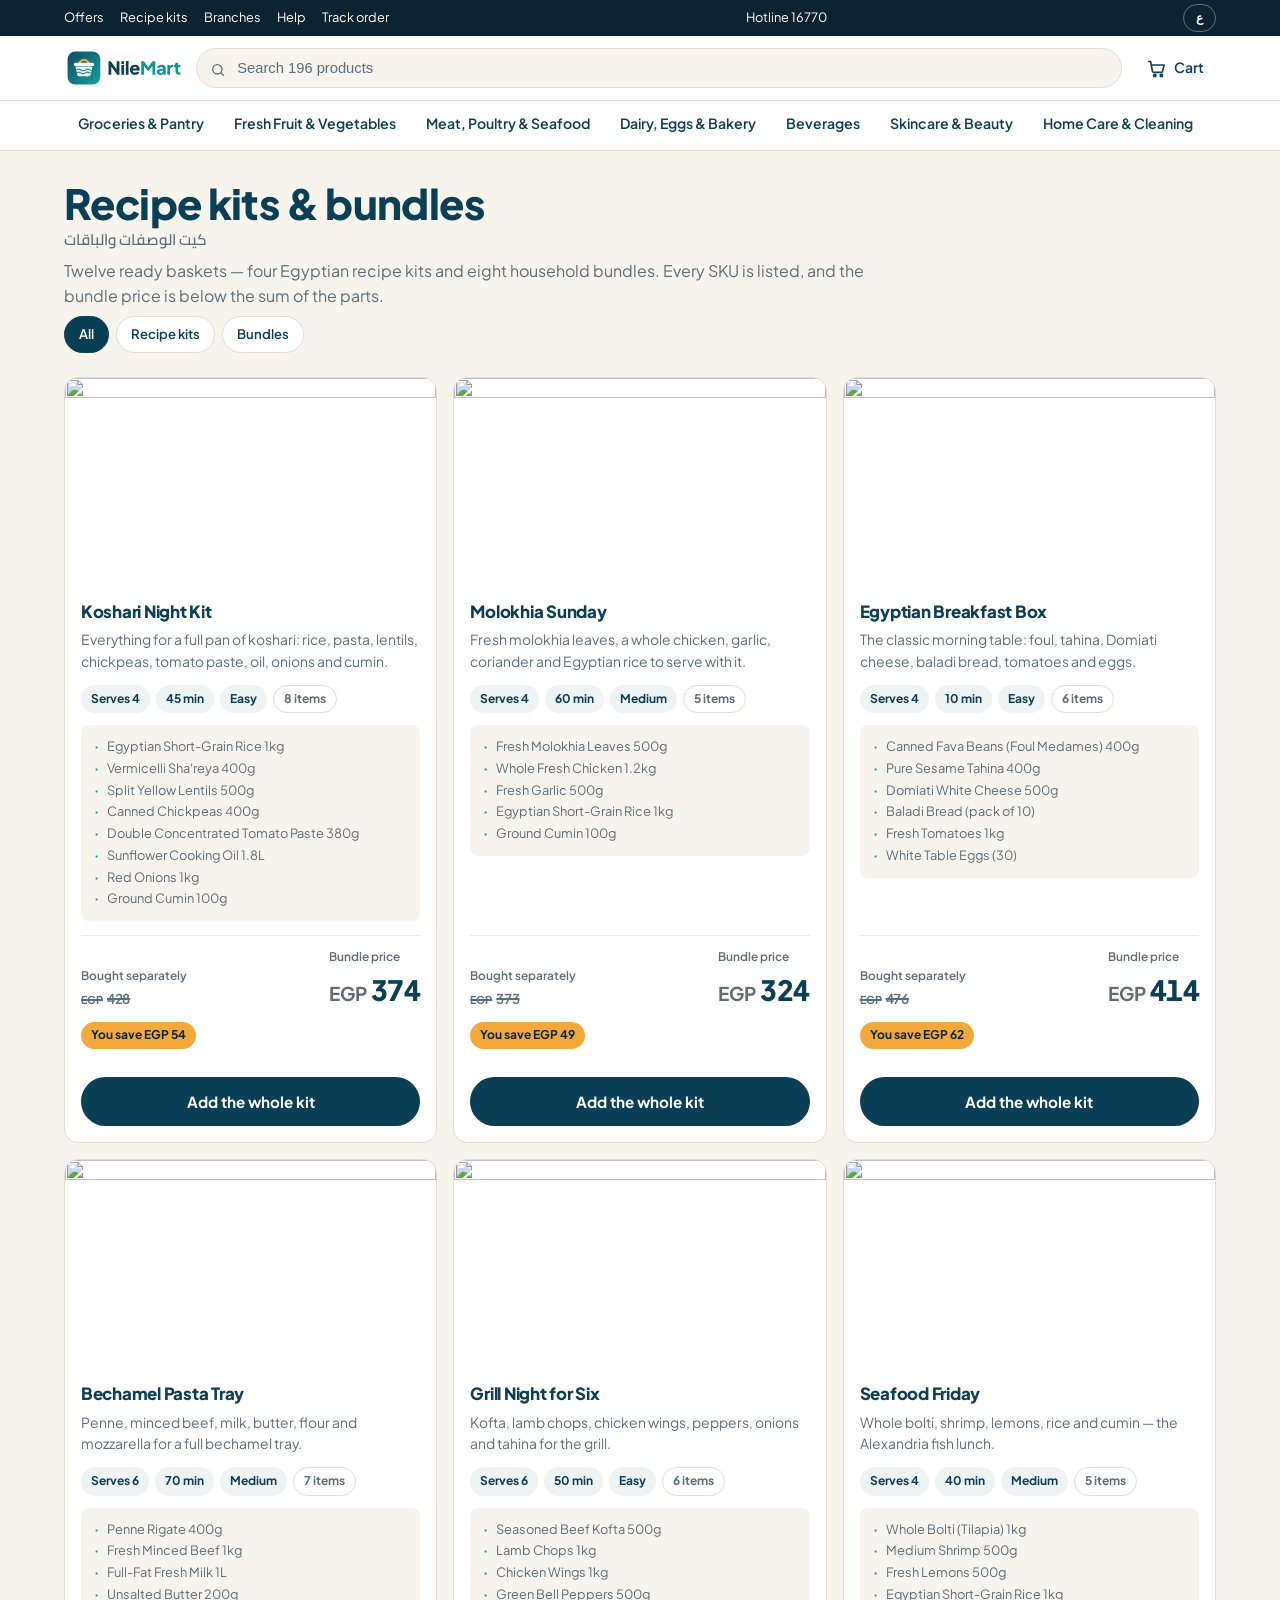
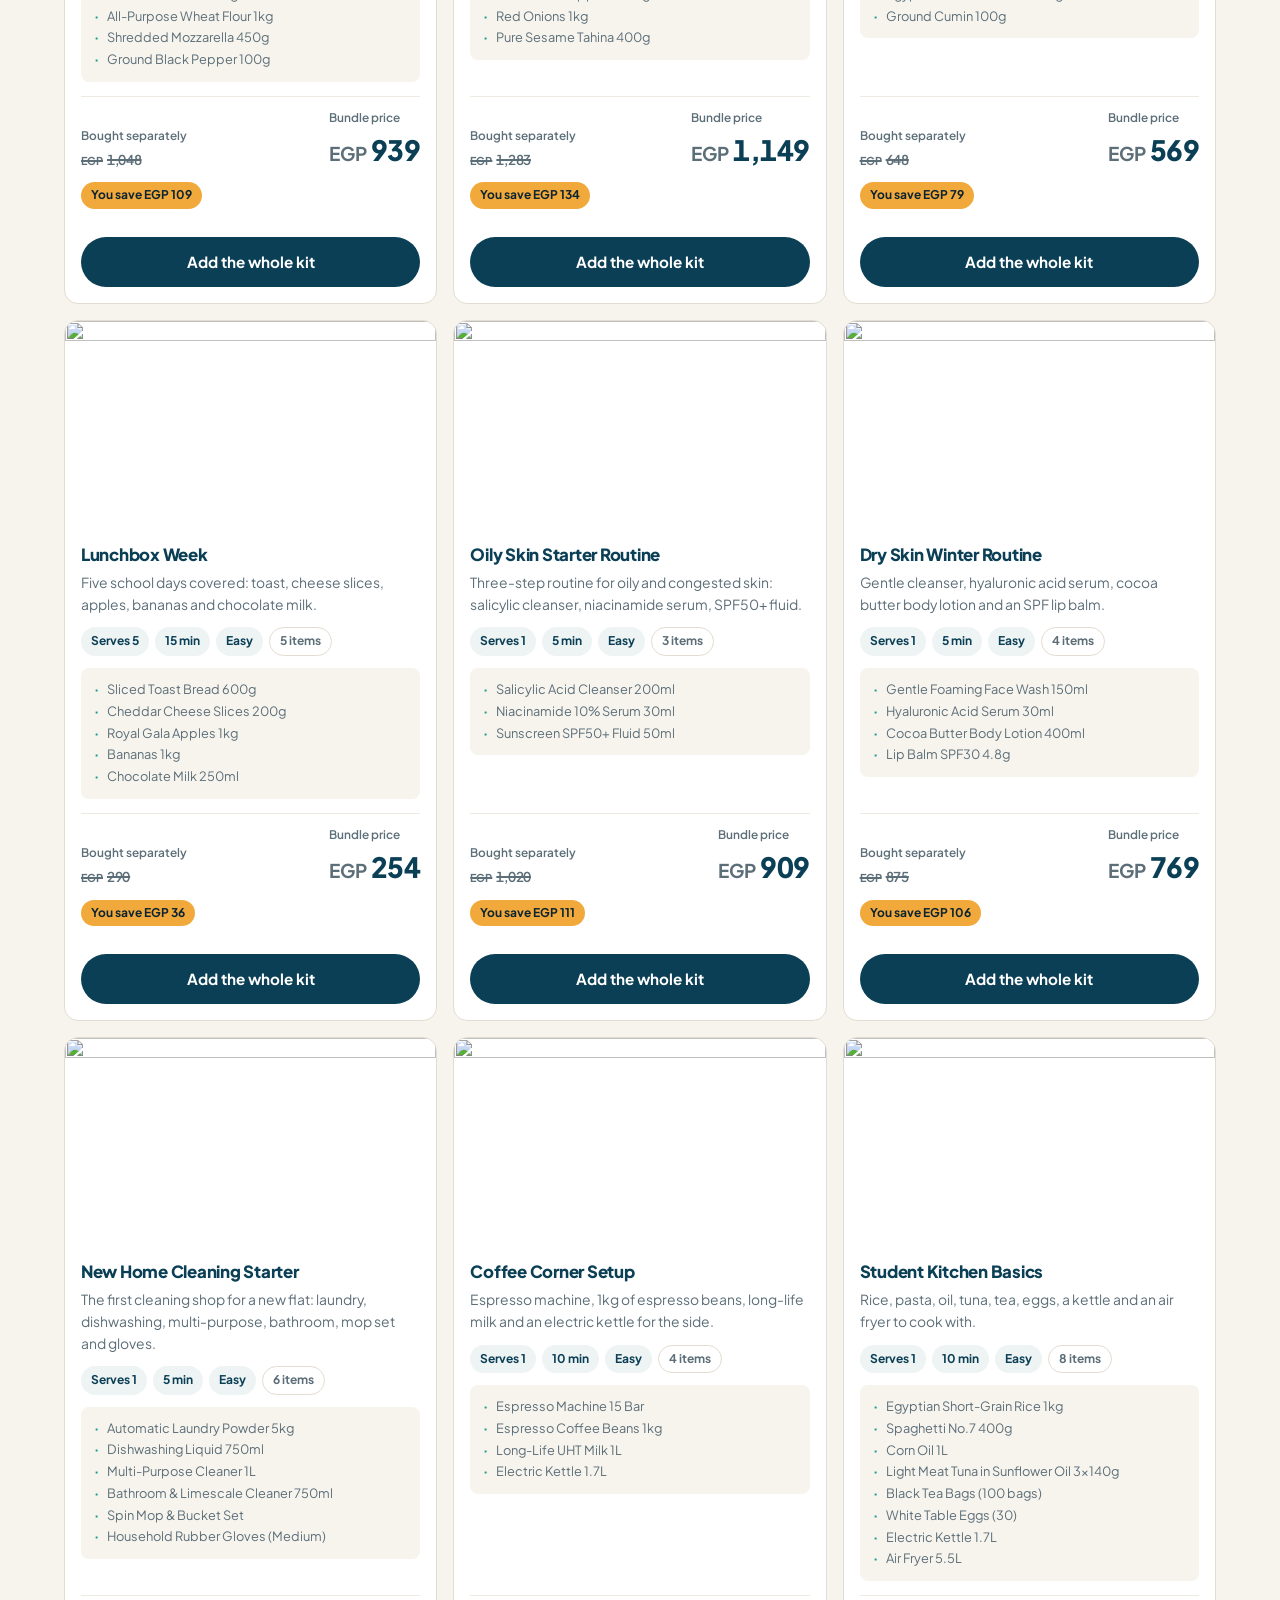
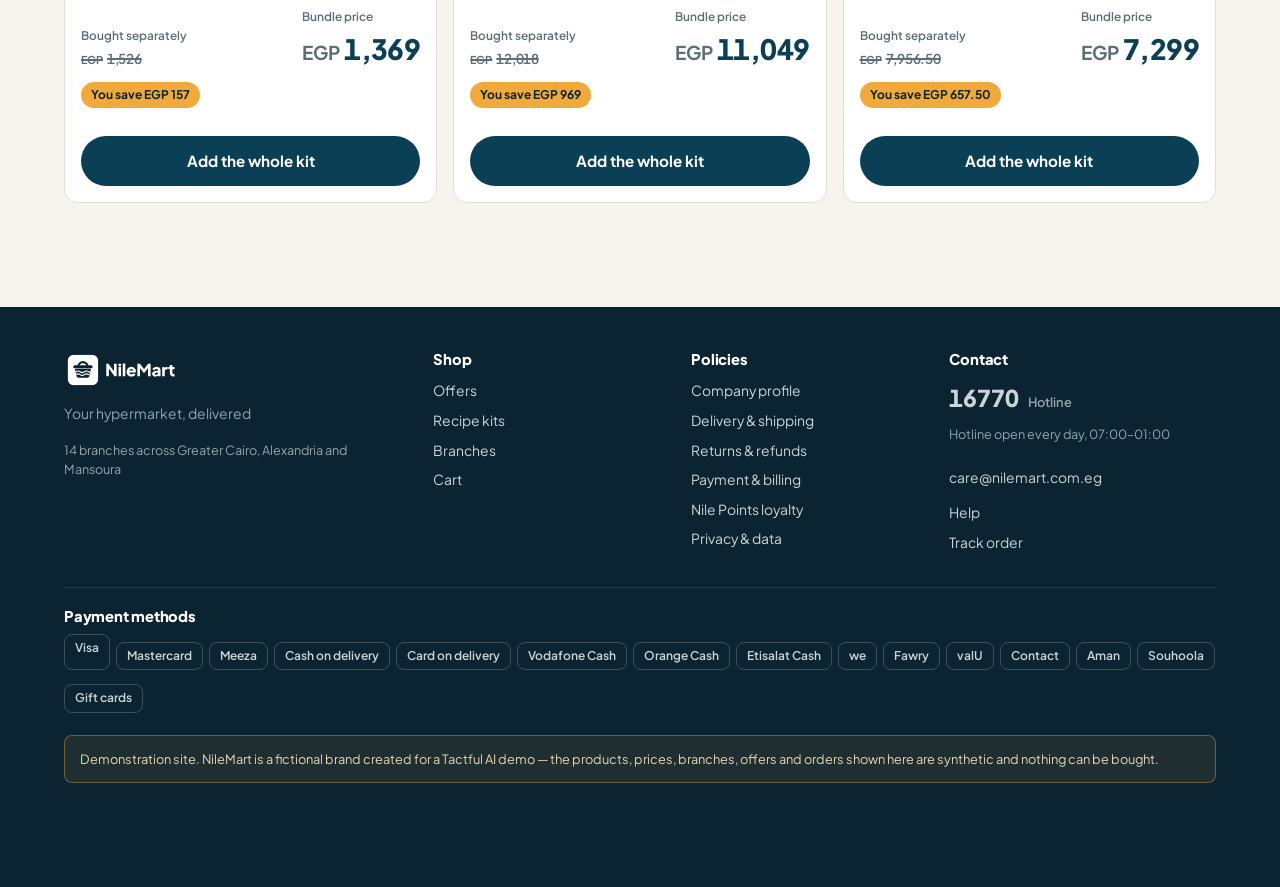
==== bundles.html @ a8ff2eff "Add NileMart demo storefront Static bilingual storefront for NileMart, a fictional Egyptian online h" ====
<!doctype html>
<html lang="en" dir="ltr">
<head>
<meta charset="utf-8">
<meta name="viewport" content="width=device-width, initial-scale=1">
<title>NileMart</title>
<link rel="icon" type="image/png" sizes="64x64" href="assets/nilemart-favicon-64.png">
<link rel="icon" type="image/png" sizes="32x32" href="assets/nilemart-favicon-32.png">
<meta name="theme-color" content="#0A3F55">
<link rel="preconnect" href="https://fonts.googleapis.com">
<link rel="preconnect" href="https://fonts.gstatic.com" crossorigin>
<link rel="stylesheet" href="https://fonts.googleapis.com/css2?family=Cairo:wght@400;500;600;700;800&amp;family=Plus+Jakarta+Sans:wght@400;500;600;700;800&amp;display=swap">
<link rel="stylesheet" href="css/styles.css">
<script>
/* Set language before first paint so Arabic never flashes left-to-right. */
try {
  var l = localStorage.getItem('nilemart-lang');
  l = (l === 'ar' || l === 'en') ? l : 'en';
  document.documentElement.lang = l;
  document.documentElement.dir = l === 'ar' ? 'rtl' : 'ltr';
} catch (e) {}
</script>
</head>
<body data-page="bundles">

<header id="site-header"></header>

<noscript>
<div class="wrap" style="padding-block:40px">
<p><strong>This storefront needs JavaScript.</strong> Every page is rendered from the NileMart knowledge base in the browser.</p>
<p lang="ar" dir="rtl"><strong>الموقع ده محتاج جافاسكريبت.</strong> كل الصفحات بتتبني من قاعدة معرفة نايل مارت في المتصفح.</p>
</div>
</noscript>

<main id="main">
<div data-bundles></div>
</main>

<footer id="site-footer" class="footer"></footer>

<script src="js/i18n.js"></script>
<script src="js/app.js"></script>
<script src="js/cart.js"></script>
<script src="js/components.js"></script>
<script src="js/page-bundles.js"></script>
<script src="js/widget-config.js"></script>

<!-- ===== TACTFUL AI WIDGET — paste the workspace snippet here ===== -->
<!-- ============================================================== -->
</body>
</html>
---- css/styles.css ----
/* ============================================================================
   NileMart storefront — stylesheet
   Mobile-first. Everything horizontal uses CSS logical properties so the
   Arabic layout mirrors without a parallel set of RTL rules.
   ========================================================================= */

/* ------------------------------------------------------------ 1. tokens -- */
:root {
  /* brand — exact values from NileMart-Brand/README.md */
  --nile-deep: #0A3F55;
  --nile-blue: #0B4A66;
  --teal: #12968F;
  --teal-light: #17A39A;
  --gold: #F2A93B;
  --ink: #0C2431;
  --cream: #F7F4EE;
  --white: #FFFFFF;

  /* derived working neutrals — shades of the brand palette, no new hues.
     --teal-ink is a darkened teal used only where teal must carry small text;
     brand teal does not clear WCAG AA at paragraph size. */
  --teal-ink: #0E7A75;
  --line: #E3DCD0;
  --line-soft: #EFEAE1;
  --muted: #5C6E78;
  --wash: #EEF3F4;
  --gold-wash: #FDF3E2;
  --teal-wash: #E7F4F3;

  --font-latin: 'Plus Jakarta Sans', -apple-system, BlinkMacSystemFont, 'Segoe UI',
                Roboto, 'Helvetica Neue', Arial, sans-serif;
  --font-ar: 'Cairo', 'Plus Jakarta Sans', 'Segoe UI', Tahoma, 'Geeza Pro',
             'Noto Naskh Arabic', sans-serif;

  --r-sm: 8px;
  --r-md: 10px;
  --r-lg: 14px;
  --r-pill: 999px;

  --wrap: 1200px;
  --gutter: 16px;

  /* the chat launcher owns the bottom inline-end corner */
  --widget-reserve: 104px;
}

@media (min-width: 720px) {
  :root { --gutter: 24px; }
}

/* ------------------------------------------------------------- 2. reset -- */
*, *::before, *::after { box-sizing: border-box; }

html { -webkit-text-size-adjust: 100%; }

body {
  margin: 0;
  background: var(--cream);
  color: var(--nile-deep);
  font-family: var(--font-latin);
  font-size: 16px;
  line-height: 1.55;
  -webkit-font-smoothing: antialiased;
  overflow-x: hidden;
}

[dir='rtl'] body,
[dir='rtl'] input,
[dir='rtl'] select,
[dir='rtl'] textarea,
[dir='rtl'] button { font-family: var(--font-ar); }

img {
  max-width: 100%;
  display: block;
  /* lets aspect-ratio drive height instead of the width/height attributes */
  block-size: auto;
}

h1, h2, h3, h4 {
  margin: 0;
  line-height: 1.18;
  font-weight: 800;
  letter-spacing: -0.015em;
  color: var(--nile-deep);
}
[dir='rtl'] h1,
[dir='rtl'] h2,
[dir='rtl'] h3,
[dir='rtl'] h4 { letter-spacing: 0; font-weight: 700; }

p { margin: 0 0 1em; max-width: 68ch; }
p:last-child { margin-bottom: 0; }

a { color: inherit; }

button { font: inherit; color: inherit; }

ul { margin: 0; padding: 0; list-style: none; }

:focus-visible {
  outline: 3px solid var(--teal);
  outline-offset: 2px;
  border-radius: 3px;
}
.on-dark :focus-visible,
.footer :focus-visible,
.promise :focus-visible { outline-color: var(--gold); }

@media (prefers-reduced-motion: reduce) {
  *, *::before, *::after {
    animation-duration: 0.01ms !important;
    animation-iteration-count: 1 !important;
    transition-duration: 0.01ms !important;
    scroll-behavior: auto !important;
  }
}

.visually-hidden {
  position: absolute; width: 1px; height: 1px;
  padding: 0; margin: -1px; overflow: hidden;
  clip: rect(0 0 0 0); white-space: nowrap; border: 0;
}

.skip-link {
  position: absolute;
  inset-inline-start: var(--gutter);
  inset-block-start: -100px;
  z-index: 200;
  background: var(--gold);
  color: var(--ink);
  padding: 10px 18px;
  border-radius: 0 0 var(--r-sm) var(--r-sm);
  font-weight: 700;
  text-decoration: none;
  transition: inset-block-start 0.15s ease;
}
.skip-link:focus { inset-block-start: 0; }

/* ----------------------------------------------------------- 3. layout -- */
.wrap {
  width: 100%;
  max-width: var(--wrap);
  margin-inline: auto;
  padding-inline: var(--gutter);
}

.section { padding-block: 40px; }
.section--tight { padding-block: 28px; }
.section--flush { padding-block-start: 0; }

@media (min-width: 900px) {
  .section { padding-block: 56px; }
  .section--tight { padding-block: 36px; }
  .section--flush { padding-block-start: 0; }
}

/* The final content block clears the chat launcher's corner. */
.page-end { padding-block-end: var(--widget-reserve); }

.section-head {
  display: flex;
  flex-wrap: wrap;
  align-items: flex-end;
  justify-content: space-between;
  gap: 8px 20px;
  margin-block-end: 20px;
}

.section-head h2 {
  font-size: clamp(1.4rem, 1.15rem + 1.1vw, 1.95rem);
}

/* The Arabic name of a section sits under its English name, and vice versa.
   The bilingual pair is the structural device — no all-caps eyebrows. */
.section-head__alt {
  display: block;
  margin-block-start: 3px;
  font-family: var(--font-ar);
  font-size: 0.95rem;
  font-weight: 600;
  color: var(--muted);
  letter-spacing: 0;
}
[dir='rtl'] .section-head__alt { font-family: var(--font-latin); font-weight: 500; }

.section-head p { color: var(--muted); font-size: 0.95rem; margin: 0; }

.link-more {
  display: inline-flex;
  align-items: center;
  gap: 6px;
  color: var(--teal-ink);
  font-weight: 700;
  font-size: 0.92rem;
  text-decoration: none;
  white-space: nowrap;
}
.link-more:hover { text-decoration: underline; text-underline-offset: 3px; }
.link-more svg { inline-size: 14px; block-size: 14px; }
[dir='rtl'] .link-more svg { transform: scaleX(-1); }

.page-head { padding-block: 28px 8px; }
.page-head h1 { font-size: clamp(1.75rem, 1.3rem + 2vw, 2.6rem); }
.page-head p { color: var(--muted); margin-block-start: 10px; }

/* --------------------------------------------------------- 4. utilities -- */
.btn {
  display: inline-flex;
  align-items: center;
  justify-content: center;
  gap: 8px;
  padding: 12px 22px;
  border: 1px solid transparent;
  border-radius: var(--r-pill);
  font-weight: 700;
  font-size: 0.95rem;
  text-decoration: none;
  cursor: pointer;
  transition: background-color 0.15s ease, border-color 0.15s ease, color 0.15s ease;
}
.btn--primary { background: var(--gold); color: var(--ink); }
.btn--primary:hover { background: #E59B27; }
.btn--deep { background: var(--nile-deep); color: var(--white); }
.btn--deep:hover { background: var(--ink); }
.btn--ghost {
  background: transparent;
  color: var(--nile-deep);
  border-color: var(--nile-deep);
}
.btn--ghost:hover { background: var(--nile-deep); color: var(--white); }
.btn--block { inline-size: 100%; }
.btn[disabled] { opacity: 0.5; cursor: not-allowed; }

.chip {
  display: inline-flex;
  align-items: center;
  gap: 5px;
  padding: 4px 10px;
  border-radius: var(--r-pill);
  font-size: 0.75rem;
  font-weight: 700;
  background: var(--wash);
  color: var(--nile-deep);
  white-space: nowrap;
}
.chip--gold { background: var(--gold); color: var(--ink); }
.chip--teal { background: var(--teal-wash); color: var(--teal-ink); }
.chip--quiet { background: transparent; border: 1px solid var(--line); color: var(--muted); }

/* Price is the display type of a grocery shelf: the numeral dominates and the
   unit is set small beside it. Tabular figures keep columns aligned. */
.price {
  display: inline-flex;
  align-items: baseline;
  gap: 4px;
  font-variant-numeric: tabular-nums;
  font-family: var(--font-latin);
  font-weight: 800;
  color: var(--nile-deep);
  letter-spacing: -0.02em;
  direction: ltr;
}
.price__unit {
  font-size: 0.68em;
  font-weight: 700;
  color: var(--muted);
  letter-spacing: 0;
}
.price--lg { font-size: 1.75rem; }
.price--was {
  font-size: 0.85rem;
  font-weight: 600;
  color: var(--muted);
  text-decoration: line-through;
  text-decoration-thickness: 1.5px;
}
.price--was .price__unit { font-size: 0.8em; }

.empty {
  display: flex;
  flex-direction: column;
  align-items: center;
  text-align: center;
  gap: 14px;
  padding: 48px 20px;
  background: var(--white);
  border: 1px solid var(--line);
  border-radius: var(--r-lg);
}
.empty img { inline-size: 132px; opacity: 0.85; }
.empty h2 { font-size: 1.2rem; }
.empty p { color: var(--muted); font-size: 0.95rem; margin: 0; max-width: 46ch; }

/* ------------------------------------------------------------ 5. header -- */
.utility {
  background: var(--ink);
  color: var(--white);
  font-size: 0.8rem;
}
.utility .wrap {
  display: flex;
  align-items: center;
  justify-content: space-between;
  gap: 12px;
  min-block-size: 36px;
}
.utility a { color: var(--white); text-decoration: none; }
.utility a:hover { text-decoration: underline; }
.utility__note { color: #B8C6CD; display: none; }
@media (min-width: 720px) { .utility__note { display: block; } }

.lang-toggle {
  display: inline-flex;
  align-items: center;
  gap: 6px;
  background: transparent;
  border: 1px solid rgba(255, 255, 255, 0.35);
  border-radius: var(--r-pill);
  padding: 3px 12px;
  font-size: 0.78rem;
  font-weight: 700;
  color: var(--white);
  cursor: pointer;
}
.lang-toggle:hover { background: rgba(255, 255, 255, 0.12); border-color: var(--white); }

.header {
  position: sticky;
  inset-block-start: 0;
  z-index: 60;
  background: var(--white);
  border-block-end: 1px solid var(--line);
}
.header__bar {
  display: flex;
  align-items: center;
  gap: 12px;
  min-block-size: 64px;
}
.header__logo { flex: 0 0 auto; display: block; }
.header__logo img { block-size: 34px; inline-size: auto; }
@media (min-width: 720px) { .header__logo img { block-size: 40px; } }

.header__search {
  flex: 1 1 auto;
  position: relative;
  display: none;
}
@media (min-width: 860px) { .header__search { display: block; } }

.search-field {
  inline-size: 100%;
  padding: 11px 16px;
  padding-inline-start: 40px;
  border: 1px solid var(--line);
  border-radius: var(--r-pill);
  background: var(--cream);
  font-size: 0.92rem;
  color: var(--nile-deep);
}
.search-field::placeholder { color: var(--muted); }
.search-field:focus { background: var(--white); border-color: var(--teal); outline: none; }
.search-icon {
  position: absolute;
  inset-inline-start: 14px;
  inset-block-start: 50%;
  transform: translateY(-50%);
  inline-size: 16px;
  block-size: 16px;
  color: var(--muted);
  pointer-events: none;
}

.header__actions { margin-inline-start: auto; display: flex; align-items: center; gap: 4px; }

.icon-btn {
  display: inline-flex;
  align-items: center;
  gap: 7px;
  padding: 9px 12px;
  background: transparent;
  border: 0;
  border-radius: var(--r-sm);
  text-decoration: none;
  font-weight: 600;
  font-size: 0.88rem;
  cursor: pointer;
  color: var(--nile-deep);
}
.icon-btn:hover { background: var(--cream); }
.icon-btn svg { inline-size: 21px; block-size: 21px; flex: 0 0 auto; }
.icon-btn__label { display: none; }
@media (min-width: 720px) { .icon-btn__label { display: inline; } }

.cart-btn { position: relative; }
.cart-count {
  position: absolute;
  inset-block-start: 2px;
  inset-inline-start: 24px;
  min-inline-size: 18px;
  block-size: 18px;
  padding-inline: 4px;
  border-radius: var(--r-pill);
  background: var(--gold);
  color: var(--ink);
  font-size: 0.68rem;
  font-weight: 800;
  line-height: 18px;
  text-align: center;
  font-variant-numeric: tabular-nums;
}
.cart-count[hidden] { display: none; }

/* category nav — scrolls sideways on small screens */
.catnav { background: var(--white); border-block-end: 1px solid var(--line); }
.catnav__list {
  display: flex;
  gap: 2px;
  overflow-x: auto;
  scrollbar-width: none;
  -ms-overflow-style: none;
}
.catnav__list::-webkit-scrollbar { display: none; }
.catnav__list a {
  display: block;
  padding: 12px 14px;
  white-space: nowrap;
  font-size: 0.88rem;
  font-weight: 600;
  color: var(--nile-deep);
  text-decoration: none;
  border-block-end: 3px solid transparent;
}
.catnav__list a:hover { color: var(--teal-ink); }
.catnav__list a[aria-current='page'] {
  color: var(--teal-ink);
  border-block-end-color: var(--teal);
}
.catnav__list .is-offer { color: var(--teal-ink); }

/* --------------------------------------------------------------- 6. hero -- */
.hero { padding-block: 28px 8px; }
.hero__grid { display: grid; gap: 26px; align-items: center; }
@media (min-width: 900px) {
  .hero { padding-block: 44px 12px; }
  .hero__grid { grid-template-columns: 1.05fr 0.95fr; gap: 48px; }
}

.hero h1 {
  font-size: clamp(1.9rem, 1.25rem + 2.9vw, 3.1rem);
  line-height: 1.08;
  max-inline-size: 15ch;
}
.hero__lead {
  margin-block: 16px 24px;
  font-size: clamp(0.98rem, 0.94rem + 0.2vw, 1.08rem);
  color: var(--muted);
  max-inline-size: 52ch;
}
.hero__cta { display: flex; flex-wrap: wrap; gap: 10px; }

/* A 2×2 of real catalogue items, offset like a market display. Each tile is a
   link to that product — the image does a job, it is not a wash. */
.hero__mosaic {
  display: grid;
  grid-template-columns: 1fr 1fr;
  gap: 10px;
  inline-size: 100%;
  max-inline-size: 460px;
  margin-inline-start: auto;
}
@media (min-width: 560px) { .hero__mosaic { gap: 14px; } }
.hero__mosaic > a:nth-child(2n) { margin-block-start: 22px; }
@media (min-width: 900px) { .hero__mosaic > a:nth-child(2n) { margin-block-start: 34px; } }

.mosaic-tile {
  position: relative;
  display: block;
  border-radius: var(--r-lg);
  overflow: hidden;
  background: var(--white);
  border: 1px solid var(--line);
  text-decoration: none;
}
.mosaic-tile img {
  aspect-ratio: 1 / 1;
  inline-size: 100%;
  object-fit: cover;
  transition: transform 0.35s ease;
}
.mosaic-tile:hover img { transform: scale(1.04); }
.mosaic-tile__cap {
  padding: 9px 11px;
  border-block-start: 1px solid var(--line-soft);
  font-size: 0.78rem;
  font-weight: 700;
  color: var(--nile-deep);
  line-height: 1.3;
  display: -webkit-box;
  -webkit-line-clamp: 2;
  -webkit-box-orient: vertical;
  overflow: hidden;
}
.mosaic-tile__flag {
  position: absolute;
  inset-block-start: 9px;
  inset-inline-start: 9px;
  padding: 3px 9px;
  border-radius: var(--r-pill);
  background: var(--gold);
  color: var(--ink);
  font-size: 0.68rem;
  font-weight: 800;
}

/* ---------------------------------------------------- 7. category tiles -- */
.tiles {
  display: grid;
  grid-template-columns: repeat(2, 1fr);
  gap: 12px;
}
@media (min-width: 620px) { .tiles { grid-template-columns: repeat(3, 1fr); gap: 16px; } }
@media (min-width: 980px) { .tiles { grid-template-columns: repeat(4, 1fr); } }

.tile {
  position: relative;
  display: block;
  border-radius: var(--r-lg);
  overflow: hidden;
  text-decoration: none;
  background: var(--nile-deep);
  isolation: isolate;
}
.tile img {
  aspect-ratio: 4 / 3;
  inline-size: 100%;
  object-fit: cover;
  transition: transform 0.4s ease;
}
.tile:hover img { transform: scale(1.05); }
.tile__body {
  display: block;
  padding: 12px 13px 14px;
  background: linear-gradient(135deg, var(--nile-blue), var(--teal-light));
  color: var(--white);
}
.tile__name {
  display: block;
  font-size: 0.95rem;
  font-weight: 800;
  line-height: 1.25;
  letter-spacing: -0.01em;
}
.tile__alt {
  display: block;
  margin-block-start: 2px;
  font-family: var(--font-ar);
  font-size: 0.85rem;
  font-weight: 600;
  color: rgba(255, 255, 255, 0.82);
  letter-spacing: 0;
}
[dir='rtl'] .tile__name { font-family: var(--font-ar); letter-spacing: 0; font-weight: 700; }
[dir='rtl'] .tile__alt { font-family: var(--font-latin); font-weight: 500; }
.tile__count {
  display: block;
  margin-block-start: 7px;
  font-size: 0.75rem;
  font-weight: 700;
  color: var(--gold);
  font-variant-numeric: tabular-nums;
}

/* ----------------------------------------------------- 8. product cards -- */
.grid-products {
  display: grid;
  grid-template-columns: repeat(auto-fill, minmax(148px, 1fr));
  gap: 12px;
}
@media (min-width: 620px) {
  .grid-products { grid-template-columns: repeat(auto-fill, minmax(190px, 1fr)); gap: 16px; }
}

/* Rails scroll sideways and mirror automatically under dir=rtl. */
.rail {
  display: grid;
  grid-auto-flow: column;
  grid-auto-columns: minmax(152px, 1fr);
  gap: 12px;
  overflow-x: auto;
  padding-block-end: 10px;
  scroll-snap-type: x proximity;
  scrollbar-width: thin;
  scrollbar-color: var(--line) transparent;
}
.rail > * { scroll-snap-align: start; }
.rail::-webkit-scrollbar { block-size: 8px; }
.rail::-webkit-scrollbar-thumb { background: var(--line); border-radius: var(--r-pill); }
@media (min-width: 620px) { .rail { grid-auto-columns: minmax(200px, 1fr); gap: 16px; } }
.rail--wide { grid-auto-columns: minmax(250px, 1fr); }
@media (min-width: 620px) { .rail--wide { grid-auto-columns: minmax(310px, 1fr); } }

/* Flat, bordered, shadowless — a shelf, not a floating card. */
.pcard {
  position: relative;
  display: flex;
  flex-direction: column;
  background: var(--white);
  border: 1px solid var(--line);
  border-radius: var(--r-md);
  overflow: hidden;
  transition: border-color 0.15s ease, transform 0.15s ease;
}
.pcard:hover { border-color: var(--teal); transform: translateY(-2px); }

.pcard__media { position: relative; background: var(--cream); }
.pcard__media img {
  aspect-ratio: 1 / 1;
  inline-size: 100%;
  object-fit: cover;
}
.pcard__link { text-decoration: none; color: inherit; display: block; }

.pcard__flags {
  position: absolute;
  inset-block-start: 8px;
  inset-inline-start: 8px;
  display: flex;
  flex-direction: column;
  align-items: flex-start;
  gap: 4px;
}
.flag {
  padding: 3px 8px;
  border-radius: var(--r-sm);
  font-size: 0.68rem;
  font-weight: 800;
  line-height: 1.4;
}
.flag--offer { background: var(--gold); color: var(--ink); }
.flag--season { background: var(--teal); color: var(--white); }
.flag--best { background: var(--nile-deep); color: var(--white); }

.pcard__body {
  display: flex;
  flex-direction: column;
  flex: 1 1 auto;
  padding: 11px 12px 12px;
  gap: 4px;
}
.pcard__title {
  font-size: 0.87rem;
  font-weight: 700;
  line-height: 1.32;
  color: var(--nile-deep);
  display: -webkit-box;
  -webkit-line-clamp: 2;
  -webkit-box-orient: vertical;
  overflow: hidden;
}
.pcard__meta { font-size: 0.75rem; color: var(--muted); }

/* the shelf-edge label: a hairline, then the price block */
.pcard__price {
  margin-block-start: auto;
  padding-block-start: 9px;
  border-block-start: 1px solid var(--line-soft);
  display: flex;
  align-items: baseline;
  flex-wrap: wrap;
  gap: 4px 8px;
}
.pcard__price .price { font-size: 1.12rem; }

.pcard__add {
  margin-block-start: 9px;
  inline-size: 100%;
  padding: 8px 10px;
  border: 1px solid var(--nile-deep);
  border-radius: var(--r-pill);
  background: var(--white);
  color: var(--nile-deep);
  font-size: 0.82rem;
  font-weight: 700;
  cursor: pointer;
  transition: background-color 0.15s ease, color 0.15s ease, border-color 0.15s ease;
}
.pcard__add:hover { background: var(--nile-deep); color: var(--white); }
.pcard__add.is-added { background: var(--teal); border-color: var(--teal); color: var(--white); }
.pcard__add[disabled] { border-color: var(--line); color: var(--muted); background: var(--white); }

/* ---------------------------------------------------------- 9. filters -- */
.layout-side { display: grid; gap: 20px; }
/* without this a wide <pre> or table stretches the grid track */
.layout-side > * { min-inline-size: 0; }
@media (min-width: 900px) {
  .layout-side { grid-template-columns: 250px 1fr; gap: 32px; align-items: start; }
}

.filters {
  background: var(--white);
  border: 1px solid var(--line);
  border-radius: var(--r-lg);
  padding: 16px;
}
@media (min-width: 900px) {
  .filters,
  .summary,
  .policy-nav {
    position: sticky;
    inset-block-start: 84px;
    /* never grow far enough down to reach the reserved corner */
    max-block-size: calc(100vh - 84px - var(--widget-reserve));
    overflow-y: auto;
  }
}

.filters__group + .filters__group { margin-block-start: 18px; padding-block-start: 16px; border-block-start: 1px solid var(--line-soft); }
.filters__legend {
  font-size: 0.82rem;
  font-weight: 800;
  color: var(--nile-deep);
  margin-block-end: 9px;
  display: block;
}
.filters__scroll { max-block-size: 210px; overflow-y: auto; }

.check {
  display: flex;
  align-items: center;
  gap: 9px;
  padding: 4px 0;
  font-size: 0.86rem;
  color: var(--nile-deep);
  cursor: pointer;
}
.check input { inline-size: 16px; block-size: 16px; accent-color: var(--teal); flex: 0 0 auto; }
.check span { flex: 1 1 auto; }
.check__n { color: var(--muted); font-size: 0.78rem; font-variant-numeric: tabular-nums; }

.range-row { display: flex; align-items: center; justify-content: space-between; font-size: 0.85rem; font-weight: 700; }
input[type='range'] { inline-size: 100%; accent-color: var(--teal); margin-block-start: 8px; }

.toolbar {
  display: flex;
  flex-wrap: wrap;
  align-items: center;
  justify-content: space-between;
  gap: 10px;
  margin-block-end: 16px;
}
.toolbar__count { font-size: 0.88rem; color: var(--muted); font-variant-numeric: tabular-nums; }

.select {
  padding: 9px 14px;
  border: 1px solid var(--line);
  border-radius: var(--r-pill);
  background: var(--white);
  font-size: 0.87rem;
  font-weight: 600;
  color: var(--nile-deep);
  cursor: pointer;
}
.select:focus { border-color: var(--teal); outline: none; }

.filters-toggle { display: inline-flex; }
@media (min-width: 900px) { .filters-toggle { display: none; } }
@media (max-width: 899px) { .filters.is-collapsed { display: none; } }

/* ----------------------------------------------------- 10. product page -- */
.product { display: grid; gap: 24px; align-items: start; }
@media (min-width: 860px) { .product { grid-template-columns: 1fr 1fr; gap: 44px; } }

.product__media {
  background: var(--white);
  border: 1px solid var(--line);
  border-radius: var(--r-lg);
  overflow: hidden;
  position: relative;
}
.product__media img { aspect-ratio: 1 / 1; inline-size: 100%; object-fit: cover; }

.crumb { font-size: 0.85rem; color: var(--muted); margin-block-end: 12px; }
.crumb a { color: var(--teal-ink); font-weight: 600; text-decoration: none; }
.crumb a:hover { text-decoration: underline; }

.product h1 { font-size: clamp(1.5rem, 1.15rem + 1.6vw, 2.1rem); }
.product__size { margin-block-start: 8px; color: var(--muted); font-size: 0.95rem; }

.product__pricebox {
  margin-block: 18px;
  padding-block: 16px;
  border-block: 1px solid var(--line);
  display: flex;
  align-items: baseline;
  flex-wrap: wrap;
  gap: 8px 14px;
}

.product__flags { display: flex; flex-wrap: wrap; gap: 6px; margin-block-end: 14px; }

.product__body { color: var(--nile-deep); font-size: 0.95rem; }
.product__body p { margin-block-end: 0.9em; }
.product__body ul { margin-block: 0.6em; padding-inline-start: 1.1em; list-style: disc; }
.product__body li { margin-block-end: 4px; color: var(--muted); }

.spec {
  margin-block-start: 22px;
  display: grid;
  gap: 0;
  border: 1px solid var(--line);
  border-radius: var(--r-md);
  overflow: hidden;
  background: var(--white);
}
.spec__row {
  display: grid;
  grid-template-columns: 40% 1fr;
  gap: 12px;
  padding: 10px 14px;
  font-size: 0.87rem;
}
.spec__row + .spec__row { border-block-start: 1px solid var(--line-soft); }
.spec__row dt { color: var(--muted); font-weight: 600; margin: 0; }
.spec__row dd { margin: 0; font-weight: 600; }

.note {
  margin-block-start: 16px;
  padding: 12px 14px;
  border-radius: var(--r-md);
  background: var(--teal-wash);
  border-inline-start: 3px solid var(--teal);
  font-size: 0.87rem;
  color: var(--nile-deep);
}
.note--gold { background: var(--gold-wash); border-inline-start-color: var(--gold); }

.buybar { display: flex; gap: 10px; margin-block-start: 22px; }
.buybar .btn { flex: 1 1 auto; }

/* ----------------------------------------------------------- 11. offers -- */
.grid-offers { display: grid; gap: 16px; grid-template-columns: 1fr; }
@media (min-width: 680px) { .grid-offers { grid-template-columns: repeat(2, 1fr); } }
@media (min-width: 1040px) { .grid-offers { grid-template-columns: repeat(3, 1fr); } }

/* A ticket: gold rule at the top, notched on the inline-start edge. */
.offer {
  position: relative;
  display: flex;
  flex-direction: column;
  background: var(--white);
  border: 1px solid var(--line);
  border-block-start: 4px solid var(--gold);
  border-radius: 4px var(--r-lg) var(--r-lg) 4px;
  padding: 18px;
  overflow: hidden;
}
[dir='rtl'] .offer { border-radius: var(--r-lg) 4px 4px var(--r-lg); }
.offer::before,
.offer::after {
  content: '';
  position: absolute;
  inset-inline-start: -9px;
  inline-size: 18px;
  block-size: 18px;
  border-radius: 50%;
  background: var(--cream);
  border: 1px solid var(--line);
}
.offer::before { inset-block-start: 50%; margin-block-start: -26px; }
.offer::after { inset-block-start: 50%; margin-block-start: 8px; }

.offer__nocode { align-self: start; margin-block-end: 12px; }
.offer h3 { font-size: 1.12rem; line-height: 1.25; }
.offer__desc { margin-block: 9px 14px; font-size: 0.9rem; color: var(--muted); }

.offer__code {
  display: flex;
  align-items: center;
  gap: 10px;
  margin-block-end: 12px;
  padding: 9px 12px;
  border: 1.5px dashed var(--gold);
  border-radius: var(--r-sm);
  background: var(--gold-wash);
}
.offer__code strong {
  font-family: var(--font-latin);
  font-size: 1rem;
  font-weight: 800;
  letter-spacing: 0.06em;
  color: var(--ink);
  direction: ltr;
}
.offer__code small { color: var(--muted); font-size: 0.76rem; }
.offer__copy {
  margin-inline-start: auto;
  padding: 4px 11px;
  border: 1px solid var(--nile-deep);
  border-radius: var(--r-pill);
  background: transparent;
  font-size: 0.75rem;
  font-weight: 700;
  cursor: pointer;
}
.offer__copy:hover { background: var(--nile-deep); color: var(--white); }

.offer__facts { margin-block-start: auto; display: grid; gap: 7px; font-size: 0.82rem; }
.offer__fact { display: flex; gap: 10px; align-items: baseline; }
.offer__fact dt { color: var(--muted); flex: 0 0 auto; min-inline-size: 104px; margin: 0; }
.offer__fact dd { margin: 0; font-weight: 600; }
.offer__terms {
  margin-block-start: 12px;
  padding-block-start: 12px;
  border-block-start: 1px solid var(--line-soft);
  font-size: 0.79rem;
  color: var(--muted);
  line-height: 1.5;
}

/* strip on the home page */
.offer-strip { background: var(--gold-wash); border-block: 1px solid #F0E2C6; }

.ocard {
  display: flex;
  flex-direction: column;
  gap: 7px;
  padding: 15px 16px;
  background: var(--white);
  border: 1px solid #EFDCB6;
  border-radius: var(--r-md);
  text-decoration: none;
}
.ocard:hover { border-color: var(--gold); }
.ocard__name { font-size: 0.95rem; font-weight: 800; line-height: 1.28; }
.ocard__desc {
  font-size: 0.82rem;
  color: var(--muted);
  display: -webkit-box;
  -webkit-line-clamp: 2;
  -webkit-box-orient: vertical;
  overflow: hidden;
}
.ocard__foot { margin-block-start: auto; padding-block-start: 8px; display: flex; flex-wrap: wrap; gap: 6px; align-items: center; }

/* ---------------------------------------------------------- 12. bundles -- */
.grid-bundles { display: grid; gap: 16px; grid-template-columns: 1fr; }
@media (min-width: 680px) { .grid-bundles { grid-template-columns: repeat(2, 1fr); } }
@media (min-width: 1040px) { .grid-bundles { grid-template-columns: repeat(3, 1fr); } }

.bundle {
  display: flex;
  flex-direction: column;
  background: var(--white);
  border: 1px solid var(--line);
  border-radius: var(--r-lg);
  overflow: hidden;
}
.bundle__media img { aspect-ratio: 16 / 9; inline-size: 100%; object-fit: cover; }
.bundle__body { padding: 15px 16px 16px; display: flex; flex-direction: column; flex: 1 1 auto; }
.bundle h3 { font-size: 1.05rem; }
.bundle__desc { margin-block: 8px 12px; font-size: 0.87rem; color: var(--muted); }

.bundle__stats { display: flex; flex-wrap: wrap; gap: 6px; margin-block-end: 12px; }

.bundle__items {
  margin-block-end: 14px;
  padding: 11px 13px;
  background: var(--cream);
  border-radius: var(--r-sm);
  font-size: 0.8rem;
  line-height: 1.7;
  color: var(--muted);
}
.bundle__items li { display: flex; gap: 8px; }
.bundle__items li::before { content: '·'; color: var(--teal); font-weight: 800; }

.bundle__pricing {
  margin-block-start: auto;
  padding-block-start: 12px;
  border-block-start: 1px solid var(--line-soft);
  display: flex;
  align-items: flex-end;
  justify-content: space-between;
  flex-wrap: wrap;
  gap: 8px;
}
.bundle__label { font-size: 0.74rem; color: var(--muted); font-weight: 600; display: block; margin-block-end: 1px; }

/* ----------------------------------------------------------- 13. stores -- */
.grid-stores { display: grid; gap: 16px; grid-template-columns: 1fr; }
@media (min-width: 680px) { .grid-stores { grid-template-columns: repeat(2, 1fr); } }
@media (min-width: 1060px) { .grid-stores { grid-template-columns: repeat(3, 1fr); } }

.store {
  display: flex;
  flex-direction: column;
  background: var(--white);
  border: 1px solid var(--line);
  border-inline-start: 4px solid var(--teal);
  border-radius: 4px var(--r-md) var(--r-md) 4px;
  padding: 17px 18px;
}
[dir='rtl'] .store { border-radius: var(--r-md) 4px 4px var(--r-md); }
.store h3 { font-size: 1.05rem; }
.store__alt { margin-block-start: 2px; font-family: var(--font-ar); font-size: 0.9rem; font-weight: 600; color: var(--muted); }
[dir='rtl'] .store__alt { font-family: var(--font-latin); font-weight: 500; }
.store__addr { margin-block: 10px 13px; font-size: 0.87rem; color: var(--muted); }

.store__rows { display: grid; gap: 8px; font-size: 0.84rem; margin-block-end: 13px; }
.store__row { display: grid; grid-template-columns: 112px 1fr; gap: 10px; align-items: baseline; }
.store__row dt { color: var(--muted); margin: 0; }
.store__row dd { margin: 0; font-weight: 600; }
.store__time { font-variant-numeric: tabular-nums; direction: ltr; display: inline-block; }
[dir='rtl'] .store__time { text-align: right; }

.store__services { display: flex; flex-wrap: wrap; gap: 5px; margin-block-end: 14px; }
.store__actions { margin-block-start: auto; display: flex; flex-wrap: wrap; gap: 8px; }
.store__actions .btn { padding: 8px 16px; font-size: 0.85rem; }

/* -------------------------------------------------------------- 14. faq -- */
.faq-search { position: relative; margin-block-end: 22px; max-inline-size: 520px; }
.faq-search .search-field { padding-block: 13px; background: var(--white); }

.topicnav { display: flex; flex-wrap: wrap; gap: 7px; margin-block-end: 24px; }
.topicnav button {
  padding: 7px 14px;
  border: 1px solid var(--line);
  border-radius: var(--r-pill);
  background: var(--white);
  font-size: 0.82rem;
  font-weight: 600;
  cursor: pointer;
  color: var(--nile-deep);
}
.topicnav button:hover { border-color: var(--teal); }
.topicnav button[aria-pressed='true'] { background: var(--nile-deep); border-color: var(--nile-deep); color: var(--white); }

.faq-topic + .faq-topic { margin-block-start: 30px; }
.faq-topic h2 { font-size: 1.15rem; margin-block-end: 12px; }
.faq-topic h2 span {
  font-family: var(--font-ar);
  font-weight: 600;
  font-size: 0.92rem;
  color: var(--muted);
  margin-inline-start: 9px;
}
[dir='rtl'] .faq-topic h2 span { font-family: var(--font-latin); font-weight: 500; }

.qa { background: var(--white); border: 1px solid var(--line); border-radius: var(--r-md); overflow: hidden; }
.qa + .qa { margin-block-start: 8px; }
.qa__q {
  inline-size: 100%;
  display: flex;
  align-items: center;
  gap: 12px;
  padding: 14px 16px;
  background: transparent;
  border: 0;
  text-align: start;
  font-size: 0.93rem;
  font-weight: 700;
  color: var(--nile-deep);
  cursor: pointer;
}
.qa__q:hover { background: var(--cream); }
.qa__q span { flex: 1 1 auto; }
.qa__mark {
  flex: 0 0 auto;
  inline-size: 20px;
  block-size: 20px;
  position: relative;
}
.qa__mark::before,
.qa__mark::after {
  content: '';
  position: absolute;
  inset-block-start: 50%;
  inset-inline-start: 50%;
  background: var(--teal);
  transform: translate(-50%, -50%);
  transition: opacity 0.15s ease;
}
[dir='rtl'] .qa__mark::before,
[dir='rtl'] .qa__mark::after { transform: translate(50%, -50%); }
.qa__mark::before { inline-size: 12px; block-size: 2px; }
.qa__mark::after { inline-size: 2px; block-size: 12px; }
.qa__q[aria-expanded='true'] .qa__mark::after { opacity: 0; }

.qa__a {
  padding: 0 16px 16px;
  font-size: 0.9rem;
  color: var(--muted);
  line-height: 1.65;
}
.qa__a[hidden] { display: none; }
.qa__a p { max-width: 74ch; }

/* ------------------------------------------------------------ 15. track -- */
.track-form {
  display: flex;
  flex-wrap: wrap;
  gap: 10px;
  align-items: flex-end;
  max-inline-size: 560px;
}
.field { flex: 1 1 220px; }
.field label { display: block; font-size: 0.82rem; font-weight: 700; margin-block-end: 6px; }
.field input {
  inline-size: 100%;
  padding: 12px 15px;
  border: 1px solid var(--line);
  border-radius: var(--r-sm);
  background: var(--white);
  font-size: 0.95rem;
  font-family: var(--font-latin);
  letter-spacing: 0.04em;
  color: var(--nile-deep);
  direction: ltr;
  text-align: start;
}
[dir='rtl'] .field input { text-align: right; }
.field input:focus { border-color: var(--teal); outline: none; }

.examples { margin-block-start: 16px; font-size: 0.84rem; color: var(--muted); }
.examples ul { display: flex; flex-wrap: wrap; gap: 7px; margin-block-start: 8px; }
.examples button {
  padding: 4px 11px;
  border: 1px solid var(--line);
  border-radius: var(--r-pill);
  background: var(--white);
  font-family: var(--font-latin);
  font-size: 0.79rem;
  font-weight: 600;
  cursor: pointer;
  color: var(--nile-deep);
  direction: ltr;
}
.examples button:hover { border-color: var(--teal); color: var(--teal-ink); }

.order { margin-block-start: 28px; display: grid; gap: 18px; }
@media (min-width: 900px) { .order { grid-template-columns: 1.4fr 1fr; align-items: start; } }

.panel {
  background: var(--white);
  border: 1px solid var(--line);
  border-radius: var(--r-lg);
  padding: 18px;
}
.panel h2 { font-size: 1.05rem; margin-block-end: 14px; }
.panel + .panel { margin-block-start: 18px; }

.order__head {
  display: flex;
  flex-wrap: wrap;
  align-items: center;
  justify-content: space-between;
  gap: 10px;
  margin-block-end: 16px;
  padding-block-end: 16px;
  border-block-end: 1px solid var(--line-soft);
}
.order__id { font-family: var(--font-latin); font-size: 1.15rem; font-weight: 800; direction: ltr; }

/* the one place a numbered sequence is real: the fulfilment steps */
.steps { display: grid; gap: 0; margin-block-end: 18px; }
.step { display: grid; grid-template-columns: 30px 1fr; gap: 12px; padding-block: 7px; align-items: start; }
.step__n {
  inline-size: 24px;
  block-size: 24px;
  border-radius: 50%;
  border: 2px solid var(--line);
  color: var(--muted);
  font-size: 0.72rem;
  font-weight: 800;
  display: grid;
  place-items: center;
  font-variant-numeric: tabular-nums;
}
.step.is-done .step__n { background: var(--teal); border-color: var(--teal); color: var(--white); }
.step.is-current .step__n { background: var(--gold); border-color: var(--gold); color: var(--ink); }
.step__label { font-size: 0.87rem; font-weight: 600; color: var(--muted); padding-block-start: 2px; }
.step.is-done .step__label,
.step.is-current .step__label { color: var(--nile-deep); }
.step.is-current .step__label { font-weight: 800; }

.lines { display: grid; gap: 10px; }
.line { display: flex; gap: 12px; align-items: baseline; font-size: 0.88rem; }
.line__qty {
  flex: 0 0 auto;
  min-inline-size: 34px;
  font-weight: 800;
  color: var(--teal-ink);
  font-variant-numeric: tabular-nums;
  direction: ltr;
}
.line__name { flex: 1 1 auto; }
.line__sku { font-size: 0.75rem; color: var(--muted); font-family: var(--font-latin); direction: ltr; }

.totals { display: grid; gap: 9px; font-size: 0.9rem; }
.totals__row { display: flex; justify-content: space-between; gap: 16px; align-items: baseline; }
.totals__row dt { color: var(--muted); margin: 0; }
.totals__row dd { margin: 0; font-weight: 700; font-variant-numeric: tabular-nums; }
.totals__row--total {
  margin-block-start: 5px;
  padding-block-start: 12px;
  border-block-start: 1px solid var(--line);
  font-size: 1.05rem;
}
.totals__row--total dt { color: var(--nile-deep); font-weight: 800; }
.totals__row--discount dd { color: var(--teal-ink); }

/* --------------------------------------------------------- 16. policies -- */
.policy-nav { display: grid; gap: 3px; }
.policy-nav a {
  display: block;
  padding: 10px 13px;
  border-radius: var(--r-sm);
  font-size: 0.88rem;
  font-weight: 600;
  text-decoration: none;
  color: var(--nile-deep);
  border-inline-start: 3px solid transparent;
}
.policy-nav a:hover { background: var(--white); }
.policy-nav a[aria-current='page'] {
  background: var(--white);
  border-inline-start-color: var(--teal);
  color: var(--teal-ink);
}

.doc { background: var(--white); border: 1px solid var(--line); border-radius: var(--r-lg); padding: 20px; }
@media (min-width: 720px) { .doc { padding: 32px 36px; } }
.doc h1 { font-size: clamp(1.4rem, 1.15rem + 1.2vw, 1.9rem); }
.doc__ar { margin-block-start: 6px; font-family: var(--font-ar); font-size: 1.05rem; font-weight: 600; color: var(--muted); }
[dir='rtl'] .doc__ar { font-family: var(--font-latin); font-weight: 500; }
.doc__meta {
  margin-block: 14px 24px;
  padding-block-end: 18px;
  border-block-end: 1px solid var(--line);
  font-size: 0.82rem;
  color: var(--muted);
}
.doc__meta div + div { margin-block-start: 3px; }

.doc section + section { margin-block-start: 30px; }
.doc h2 {
  font-size: 1.1rem;
  margin-block-end: 12px;
  padding-block-end: 8px;
  border-block-end: 2px solid var(--teal-wash);
}
.doc h2 .doc__num { color: var(--teal-ink); margin-inline-end: 7px; font-variant-numeric: tabular-nums; }
.doc h3 { font-size: 0.98rem; margin-block: 18px 8px; color: var(--teal-ink); }
.doc p { font-size: 0.92rem; line-height: 1.7; color: var(--nile-deep); max-width: 74ch; }
.doc__marker {
  font-weight: 800;
  color: var(--teal-ink);
  margin-inline-end: 6px;
  font-variant-numeric: tabular-nums;
}
.doc ul { margin-block: 0 1em; padding-inline-start: 1.15em; list-style: disc; }
.doc li { font-size: 0.92rem; line-height: 1.65; margin-block-end: 5px; max-width: 74ch; }
.doc pre {
  margin-block: 0 1em;
  padding: 14px 16px;
  background: var(--cream);
  border: 1px solid var(--line);
  border-radius: var(--r-sm);
  overflow-x: auto;
  font-family: ui-monospace, SFMono-Regular, Menlo, Consolas, monospace;
  font-size: 0.78rem;
  line-height: 1.6;
  color: var(--nile-deep);
  direction: ltr;
  text-align: start;
}

/* ------------------------------------------------------------- 17. cart -- */
.cart-layout { display: grid; gap: 20px; }
@media (min-width: 900px) { .cart-layout { grid-template-columns: 1fr 340px; gap: 32px; align-items: start; } }

.citem {
  display: grid;
  grid-template-columns: 74px 1fr;
  gap: 13px;
  padding: 14px 0;
  border-block-end: 1px solid var(--line);
}
.citem:first-child { padding-block-start: 0; }
@media (min-width: 560px) { .citem { grid-template-columns: 92px 1fr; gap: 16px; } }

.citem__media { border: 1px solid var(--line); border-radius: var(--r-sm); overflow: hidden; background: var(--white); }
.citem__media img { aspect-ratio: 1 / 1; object-fit: cover; }
.citem__name { font-size: 0.9rem; font-weight: 700; line-height: 1.35; text-decoration: none; display: block; }
.citem__name:hover { color: var(--teal-ink); }
.citem__meta { font-size: 0.78rem; color: var(--muted); margin-block-start: 3px; }
.citem__foot {
  display: flex;
  align-items: center;
  flex-wrap: wrap;
  gap: 10px 14px;
  margin-block-start: 10px;
}
.citem__line { margin-inline-start: auto; }

.stepper {
  display: inline-flex;
  align-items: center;
  border: 1px solid var(--line);
  border-radius: var(--r-pill);
  overflow: hidden;
  background: var(--white);
}
.stepper button {
  inline-size: 32px;
  block-size: 32px;
  border: 0;
  background: transparent;
  font-size: 1.05rem;
  font-weight: 800;
  color: var(--nile-deep);
  cursor: pointer;
  line-height: 1;
}
.stepper button:hover { background: var(--cream); }
.stepper output {
  min-inline-size: 34px;
  text-align: center;
  font-size: 0.9rem;
  font-weight: 800;
  font-variant-numeric: tabular-nums;
}
.citem__remove {
  background: transparent;
  border: 0;
  padding: 4px;
  color: var(--muted);
  font-size: 0.8rem;
  font-weight: 600;
  cursor: pointer;
  text-decoration: underline;
  text-underline-offset: 3px;
}
.citem__remove:hover { color: var(--nile-deep); }

.summary { background: var(--white); border: 1px solid var(--line); border-radius: var(--r-lg); padding: 18px; }
.summary h2 { font-size: 1.05rem; margin-block-end: 14px; }

.speed { display: grid; gap: 7px; margin-block-end: 16px; }
.speed label {
  display: flex;
  align-items: center;
  gap: 10px;
  padding: 10px 12px;
  border: 1px solid var(--line);
  border-radius: var(--r-sm);
  font-size: 0.86rem;
  cursor: pointer;
}
.speed label:hover { border-color: var(--teal); }
.speed label:has(input:checked) { border-color: var(--teal); background: var(--teal-wash); }
.speed input { accent-color: var(--teal); inline-size: 16px; block-size: 16px; }
.speed__name { flex: 1 1 auto; font-weight: 600; }
.speed__fee { font-weight: 800; font-variant-numeric: tabular-nums; }

/* ------------------------------------------------------- 18. promise band */
.promise {
  background: linear-gradient(135deg, var(--nile-blue) 0%, var(--nile-deep) 55%, var(--teal) 140%);
  color: var(--white);
}
.promise h2 { color: var(--white); font-size: clamp(1.3rem, 1.1rem + 0.9vw, 1.7rem); }
.promise__grid { display: grid; gap: 22px; margin-block-start: 22px; }
@media (min-width: 720px) { .promise__grid { grid-template-columns: repeat(3, 1fr); gap: 32px; } }

.promise__item { display: grid; gap: 5px; }
.promise__figure {
  font-size: clamp(1.5rem, 1.2rem + 1.4vw, 2rem);
  font-weight: 800;
  color: var(--gold);
  font-variant-numeric: tabular-nums;
  letter-spacing: -0.02em;
  line-height: 1.1;
}
[dir='rtl'] .promise__figure { letter-spacing: 0; }
.promise__label { font-size: 0.98rem; font-weight: 700; }
.promise__note { font-size: 0.85rem; color: rgba(255, 255, 255, 0.76); max-width: 42ch; }
.promise__foot { margin-block-start: 24px; }
.promise__foot a {
  color: var(--white);
  font-size: 0.88rem;
  font-weight: 700;
  text-decoration: underline;
  text-underline-offset: 4px;
  text-decoration-color: var(--gold);
  text-decoration-thickness: 2px;
}

/* ------------------------------------------------------------ 19. footer -- */
.footer {
  background: var(--ink);
  color: #C9D5DB;
  font-size: 0.87rem;
  padding-block-start: 44px;
  /* keeps the last footer row clear of the chat launcher's corner */
  padding-block-end: var(--widget-reserve);
}
.footer__grid { display: grid; gap: 28px; }
@media (min-width: 640px) { .footer__grid { grid-template-columns: repeat(2, 1fr); } }
@media (min-width: 980px) { .footer__grid { grid-template-columns: 1.5fr 1fr 1fr 1.2fr; gap: 36px; } }

.footer img.footer__logo { block-size: 38px; inline-size: auto; margin-block-end: 14px; }
.footer h3 { color: var(--white); font-size: 0.92rem; margin-block-end: 12px; }
.footer a { color: #C9D5DB; text-decoration: none; }
.footer a:hover { color: var(--white); text-decoration: underline; }
.footer ul li + li { margin-block-start: 8px; }
.footer__tagline { color: #93A6AF; max-width: 34ch; margin-block-end: 16px; }

.footer__contact { display: grid; gap: 9px; }
.footer__hot {
  display: inline-flex;
  align-items: baseline;
  gap: 9px;
  font-size: 1.45rem;
  font-weight: 800;
  color: var(--white);
  font-variant-numeric: tabular-nums;
  text-decoration: none;
  direction: ltr;
}
[dir='rtl'] .footer__hot { flex-direction: row-reverse; }
.footer__hot span { font-size: 0.8rem; font-weight: 600; color: #93A6AF; }
.footer__small { font-size: 0.79rem; color: #93A6AF; }

.footer__pay { margin-block-start: 34px; padding-block-start: 20px; border-block-start: 1px solid rgba(255, 255, 255, 0.12); }
.footer__pay h3 { margin-block-end: 8px; }
.footer__methods { display: flex; flex-wrap: wrap; gap: 6px; }
.footer__methods li {
  margin: 0;
  padding: 4px 10px;
  border: 1px solid rgba(255, 255, 255, 0.2);
  border-radius: var(--r-sm);
  font-size: 0.75rem;
  font-weight: 600;
  color: #C9D5DB;
}

.footer__demo {
  margin-block-start: 22px;
  padding: 13px 15px;
  border: 1px solid rgba(242, 169, 59, 0.4);
  border-radius: var(--r-sm);
  background: rgba(242, 169, 59, 0.08);
  color: #E8D4B0;
  font-size: 0.8rem;
  line-height: 1.6;
  max-width: none;
}

/* ------------------------------------------------------------- 20. modal -- */
.modal {
  position: fixed;
  inset: 0;
  z-index: 300;
  display: grid;
  place-items: center;
  background: rgba(12, 36, 49, 0.62);
  /* the dialog never sits in the launcher's corner */
  padding: 24px 24px var(--widget-reserve);
}
.modal[hidden] { display: none; }
.modal__box {
  background: var(--white);
  border-radius: var(--r-lg);
  padding: 26px 24px 22px;
  max-inline-size: 440px;
  inline-size: 100%;
  text-align: center;
}
.modal__box img { inline-size: 120px; margin: 0 auto 16px; }
.modal__box h2 { font-size: 1.2rem; margin-block-end: 10px; }
.modal__box p { font-size: 0.9rem; color: var(--muted); margin-block-end: 20px; max-width: none; }

/* ------------------------------------------------------------ 21. states -- */
.state { padding-block: 60px; text-align: center; color: var(--muted); }
.state code {
  font-family: ui-monospace, SFMono-Regular, Menlo, Consolas, monospace;
  background: var(--white);
  border: 1px solid var(--line);
  border-radius: 4px;
  padding: 2px 6px;
  font-size: 0.85em;
  direction: ltr;
  display: inline-block;
}
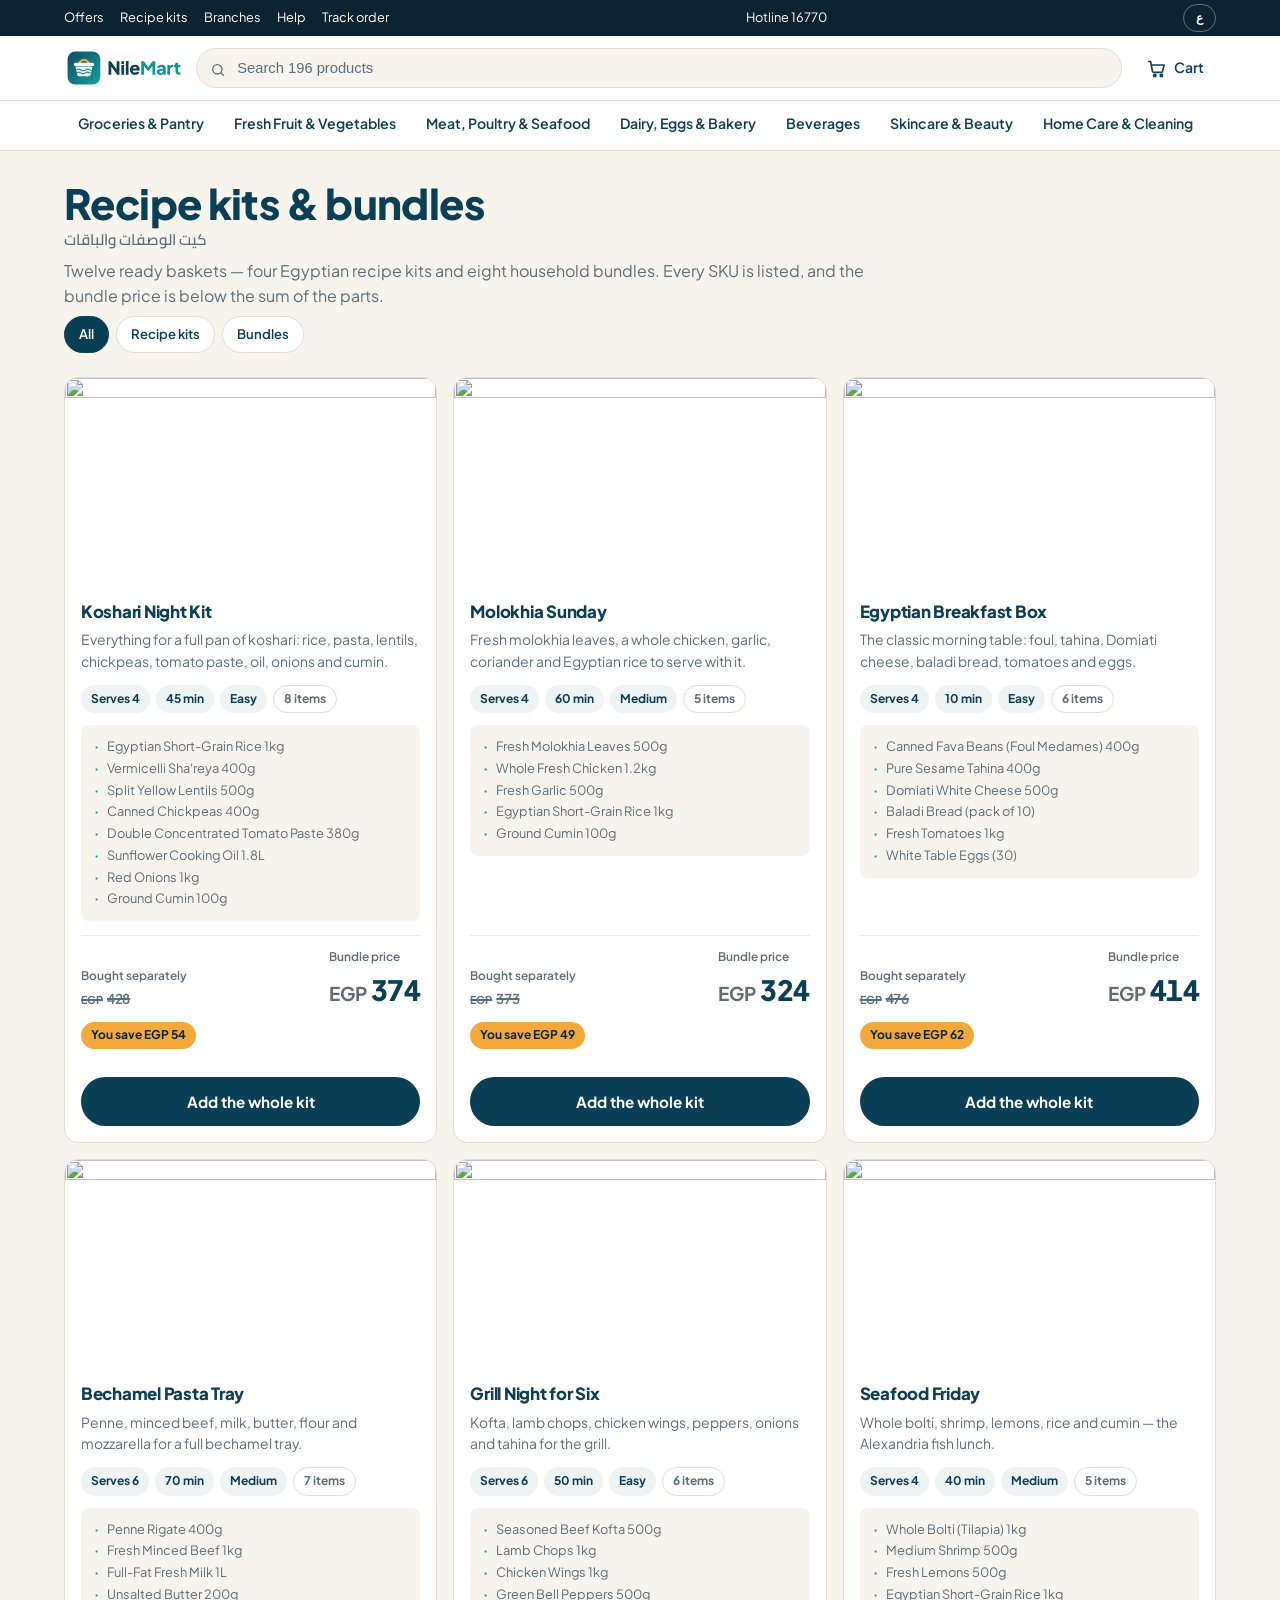
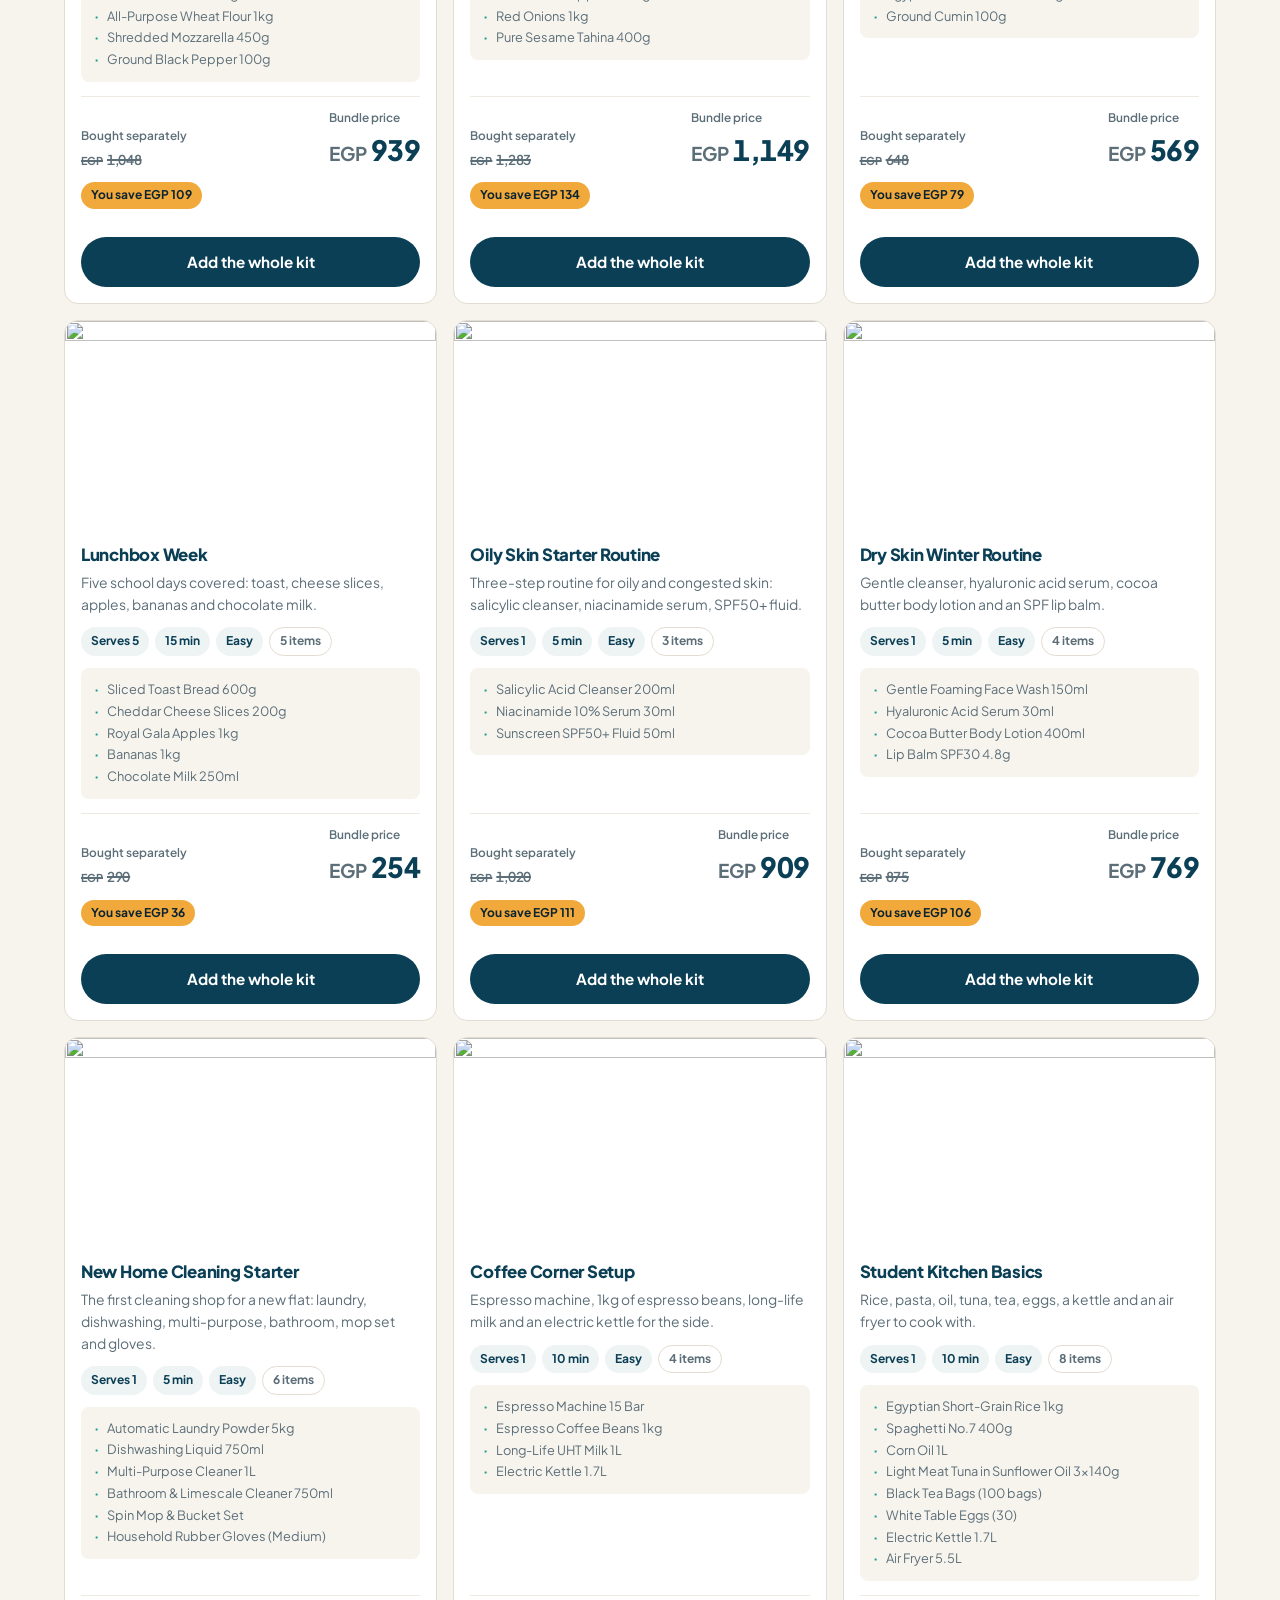
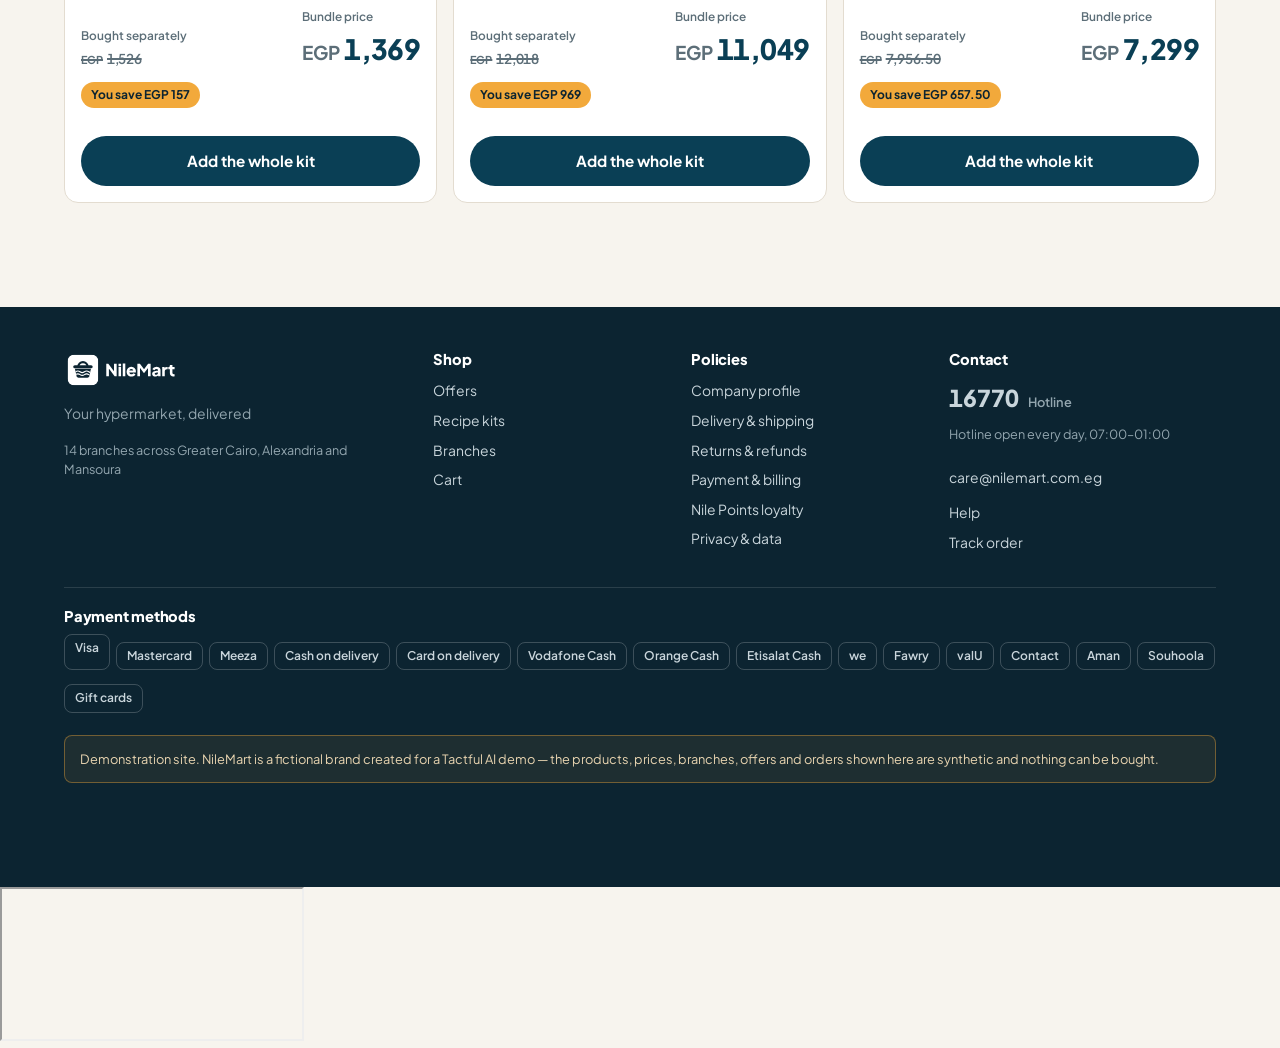
==== commit 0230c538: "Install the Tactful webchat widget on all ten pages Adds the workspace 1087 snippet immediately befo" ====
--- a/bundles.html
+++ b/bundles.html
@@ -45,7 +45,18 @@
 <script src="js/page-bundles.js"></script>
 <script src="js/widget-config.js"></script>
 
-<!-- ===== TACTFUL AI WIDGET — paste the workspace snippet here ===== -->
-<!-- ============================================================== -->
+<!-- ===== TACTFUL AI WIDGET — workspace 1087 ===== -->
+<div id="embedded_messenger">
+  <div id="widget-launcher"></div>
+  <iframe id="tactful_client" src="https://webchat.tactful.ai/webchat/chatChannel.html"></iframe>
+</div>
+<script src="https://webchat.tactful.ai/webchat/embed/embed.js"></script>
+<link rel="stylesheet" href="https://webchat.tactful.ai/webchat/css/embed.css" />
+<script>
+  var profileId = "1087";
+  var token = "c31cadd034ddeff7bcdc5b1e4ae29fc362433291f543371282e218c73f9f20ee";
+  Tactful.start({ profileId: profileId, token: token });
+</script>
+<!-- ============================================== -->
 </body>
 </html>
